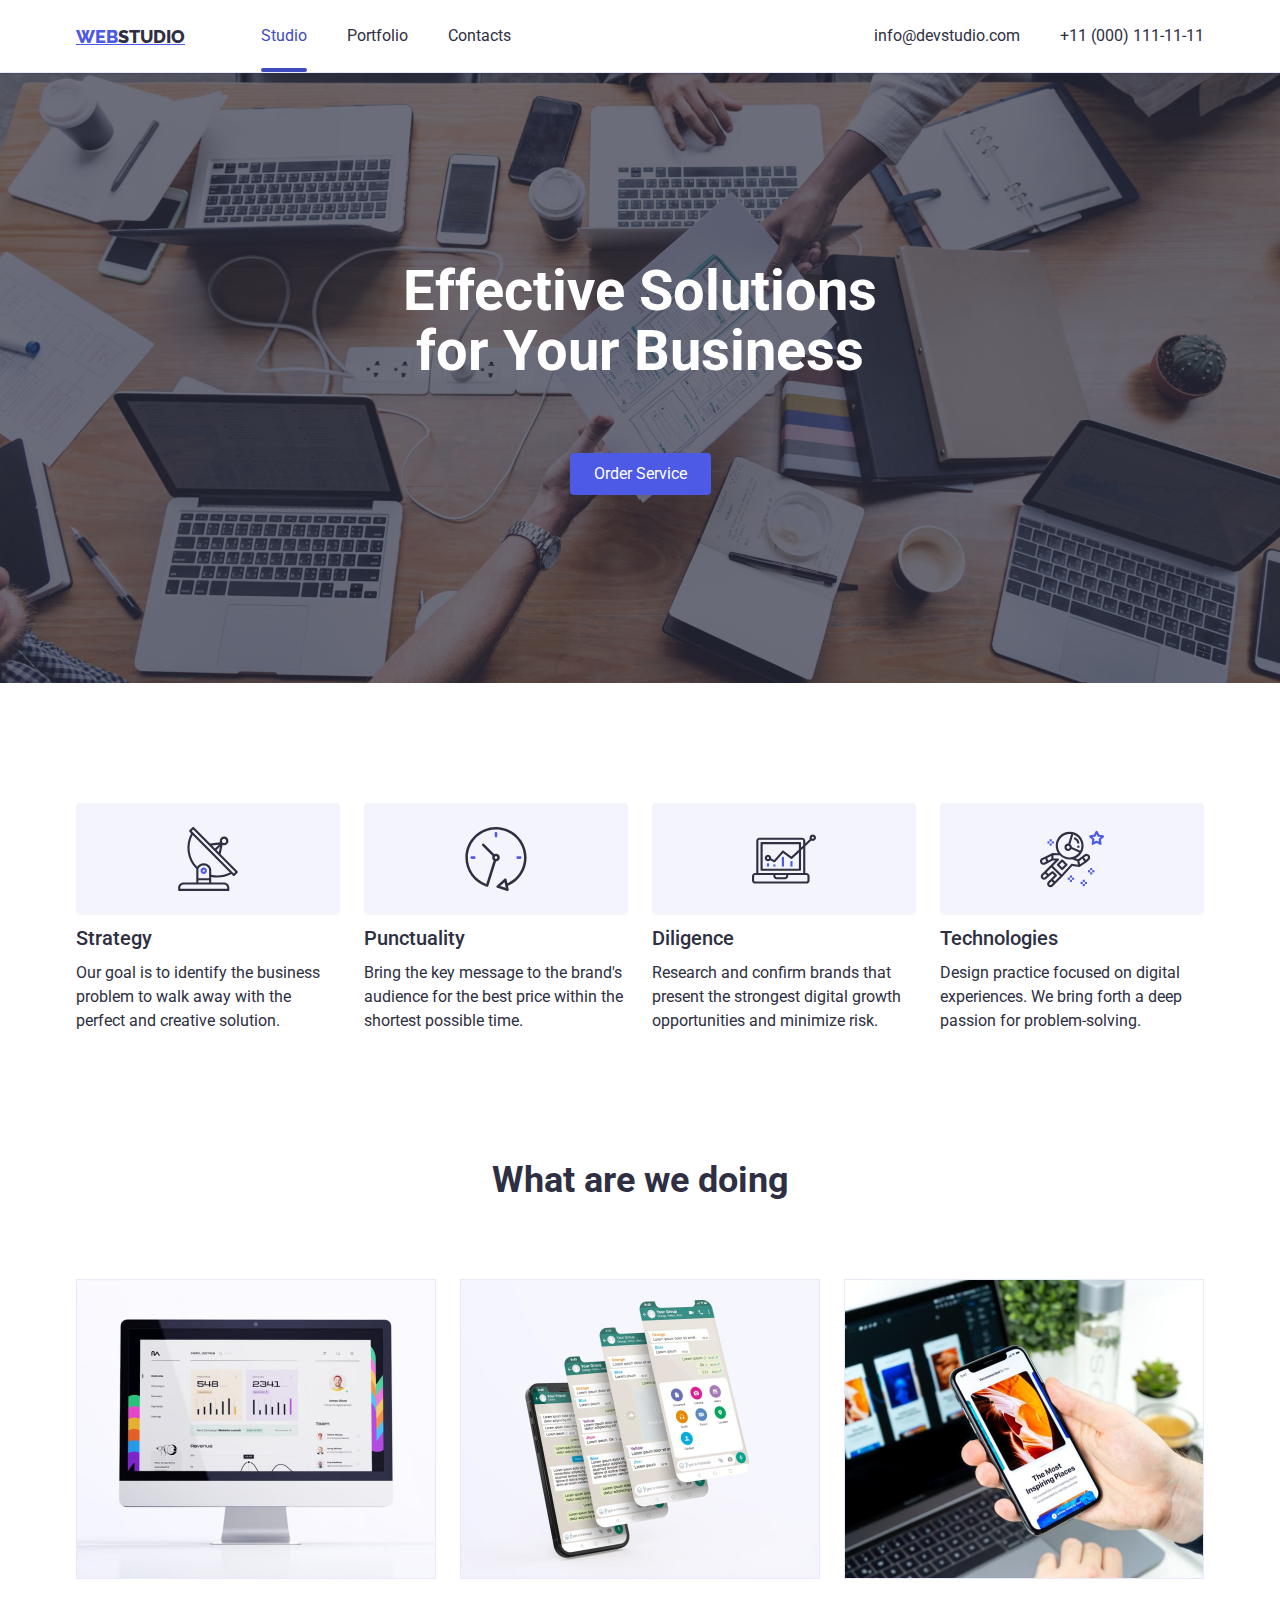
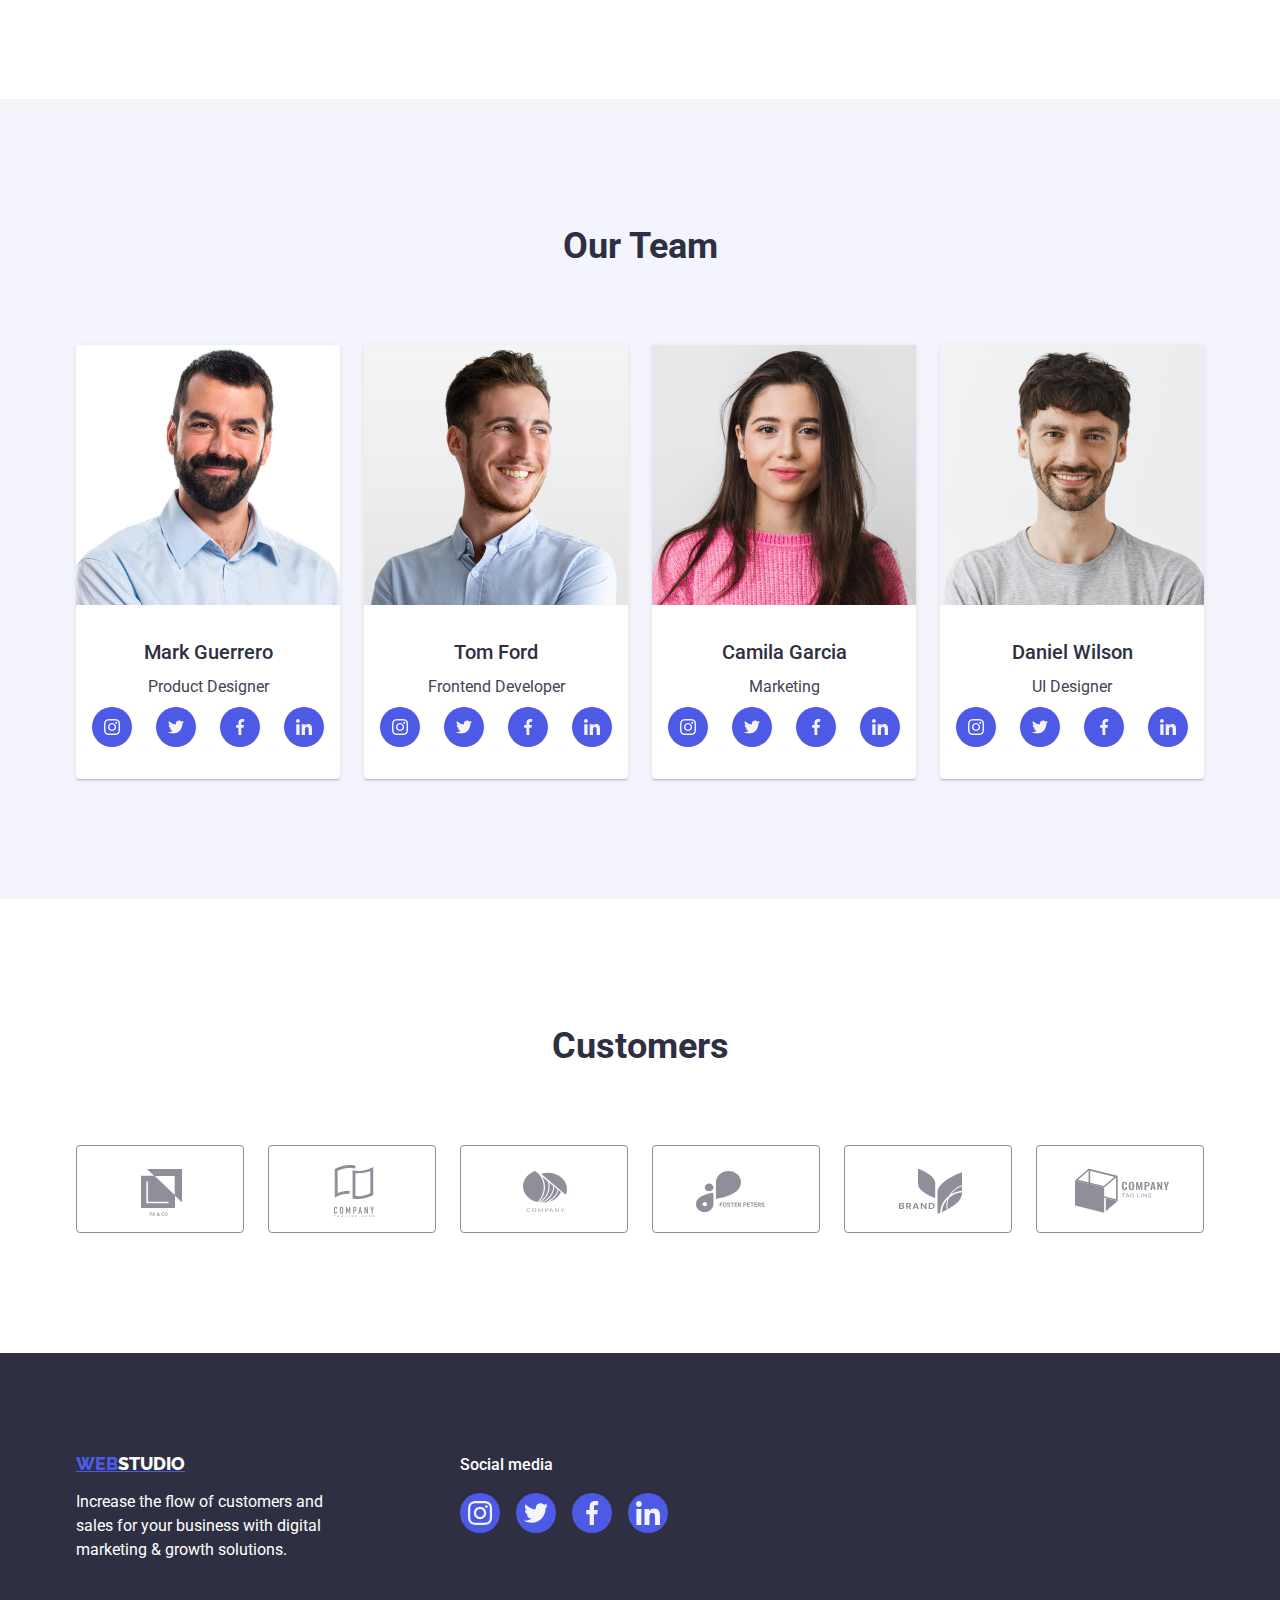
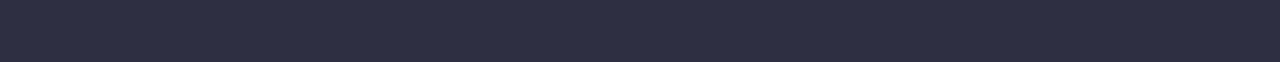
==== index.html @ 1fbf2329 "Implemented modal form" ====
<!doctype html>
<html lang="en">
  <head>
    <meta charset="UTF-8" />
    <title>Studio</title>
    <link
      href="https://cdn.jsdelivr.net/npm/modern-normalize@2.0.0/modern-normalize.min.css"
      rel="stylesheet"
    />
    <link
      href="https://fonts.googleapis.com/css2?family=Raleway:wght@800&family=Roboto:wght@400;500;700;900&display=swap"
      rel="stylesheet"
    />
    <link rel="stylesheet" href="css/styles.css" />
  </head>

  <body>
    <header class="header">
      <div class="container">
        <nav class="navigation">
          <a class="logo" href="./index.html"
            >WEB<span class="logo-part">STUDIO</span></a
          >
          <ul class="navigation-items">
            <li class="navigation-item current">
              <a class="link" href="./index.html">Studio</a>
            </li>
            <li class="navigation-item">
              <a class="link" href="./portfolio.html">Portfolio</a>
            </li>
            <li class="navigation-item">
              <a class="link" href="./index.html">Contacts</a>
            </li>
          </ul>
        </nav>

        <address class="contacts">
          <ul class="contacts-items">
            <li>
              <a class="link" href="mailto:info@devstudio.com"
                >info@devstudio.com</a
              >
            </li>
            <li>
              <a class="link" href="tel:+110001111111">+11 (000) 111-11-11</a>
            </li>
          </ul>
        </address>
      </div>
    </header>

    <main>
      <section class="section order-section">
        <img
          class="image"
          src="./images/order/main-image.jpg"
          alt="desktop-application"
        />
        <div class="container">
          <h1 class="general-title">Effective Solutions for Your Business</h1>
          <button class="button" type="button" data-modal-open>
            Order Service
          </button>
        </div>
      </section>

      <section class="section feature-section">
        <div class="container">
          <h2 class="section-title visually-hidden">Features</h2>
          <ul class="feature-section-items">
            <li class="feature-section-item">
              <div class="feature-section-logo">
                <svg class="feature-section-icon">
                  <use xlink:href="./images/icons.svg#antenna"></use>
                </svg>
              </div>
              <h3 class="card-title">Strategy</h3>
              <p>
                Our goal is to identify the business problem to walk away with
                the perfect and creative solution.
              </p>
            </li>
            <li class="feature-section-item">
              <div class="feature-section-logo">
                <svg class="feature-section-icon">
                  <use xlink:href="./images/icons.svg#clock"></use>
                </svg>
              </div>
              <h3 class="card-title">Punctuality</h3>
              <p>
                Bring the key message to the brand's audience for the best price
                within the shortest possible time.
              </p>
            </li>
            <li class="feature-section-item">
              <div class="feature-section-logo">
                <svg class="feature-section-icon">
                  <use xlink:href="./images/icons.svg#diagram"></use>
                </svg>
              </div>
              <h3 class="card-title">Diligence</h3>
              <p>
                Research and confirm brands that present the strongest digital
                growth opportunities and minimize risk.
              </p>
            </li>
            <li class="feature-section-item">
              <div class="feature-section-logo">
                <svg class="feature-section-icon">
                  <use xlink:href="./images/icons.svg#astronaut"></use>
                </svg>
              </div>
              <h3 class="card-title">Technologies</h3>
              <p>
                Design practice focused on digital experiences. We bring forth a
                deep passion for problem-solving.
              </p>
            </li>
          </ul>
        </div>
      </section>

      <section class="section skills-section">
        <div class="container">
          <h2 class="section-title">What are we doing</h2>
          <ul class="skills-section-items">
            <li class="skills-section-item">
              <img
                class="image"
                src="./images/what-we-doing/first-image.jpg"
                alt="desktop-application"
              />
            </li>
            <li class="skills-section-item">
              <img
                class="image"
                src="./images/what-we-doing/second-image.jpg"
                alt="mobile-application"
              />
            </li>
            <li class="skills-section-item">
              <img
                class="image"
                src="./images/what-we-doing/third-image.jpg"
                alt="adaptive-application"
              />
            </li>
          </ul>
        </div>
      </section>

      <section class="section team-section">
        <div class="container">
          <h2 class="section-title">Our Team</h2>
          <ul class="team-section-items">
            <li class="team-card">
              <img
                class="image"
                src="./images/our-team/first-image.jpg"
                alt="designer"
              />
              <div class="team-card-text">
                <h3 class="card-title">Mark Guerrero</h3>
                <p class="card-text">Product Designer</p>
                <ul class="team-card-social">
                  <li>
                    <a class="card-icon" href="#">
                      <svg class="icon">
                        <use xlink:href="./images/icons.svg#instagram16"></use>
                      </svg>
                    </a>
                  </li>
                  <li>
                    <a class="card-icon" href="#">
                      <svg class="icon">
                        <use xlink:href="./images/icons.svg#twitter16"></use>
                      </svg>
                    </a>
                  </li>
                  <li>
                    <a class="card-icon" href="#">
                      <svg class="icon">
                        <use xlink:href="./images/icons.svg#facebook16"></use>
                      </svg>
                    </a>
                  </li>
                  <li>
                    <a class="card-icon" href="#">
                      <svg class="icon">
                        <use xlink:href="./images/icons.svg#linkedin16"></use>
                      </svg>
                    </a>
                  </li>
                </ul>
              </div>
            </li>
            <li class="team-card">
              <img
                class="image"
                src="./images/our-team/second-image.jpg"
                alt="developer"
              />
              <div class="team-card-text">
                <h3 class="card-title">Tom Ford</h3>
                <p class="card-text">Frontend Developer</p>
                <ul class="team-card-social">
                  <li>
                    <a class="card-icon" href="#">
                      <svg class="icon">
                        <use xlink:href="./images/icons.svg#instagram16"></use>
                      </svg>
                    </a>
                  </li>
                  <li>
                    <a class="card-icon" href="#">
                      <svg class="icon">
                        <use xlink:href="./images/icons.svg#twitter16"></use>
                      </svg>
                    </a>
                  </li>
                  <li>
                    <a class="card-icon" href="#">
                      <svg class="icon">
                        <use xlink:href="./images/icons.svg#facebook16"></use>
                      </svg>
                    </a>
                  </li>
                  <li>
                    <a class="card-icon" href="#">
                      <svg class="icon">
                        <use xlink:href="./images/icons.svg#linkedin16"></use>
                      </svg>
                    </a>
                  </li>
                </ul>
              </div>
            </li>
            <li class="team-card">
              <img
                class="image"
                src="./images/our-team/third-image.jpg"
                alt="marketing"
              />
              <div class="team-card-text">
                <h3 class="card-title">Camila Garcia</h3>
                <p class="card-text">Marketing</p>
                <ul class="team-card-social">
                  <li>
                    <a class="card-icon" href="#">
                      <svg class="icon">
                        <use xlink:href="./images/icons.svg#instagram16"></use>
                      </svg>
                    </a>
                  </li>
                  <li>
                    <a class="card-icon" href="#">
                      <svg class="icon">
                        <use xlink:href="./images/icons.svg#twitter16"></use>
                      </svg>
                    </a>
                  </li>
                  <li>
                    <a class="card-icon" href="#">
                      <svg class="icon">
                        <use xlink:href="./images/icons.svg#facebook16"></use>
                      </svg>
                    </a>
                  </li>
                  <li>
                    <a class="card-icon" href="#">
                      <svg class="icon">
                        <use xlink:href="./images/icons.svg#linkedin16"></use>
                      </svg>
                    </a>
                  </li>
                </ul>
              </div>
            </li>
            <li class="team-card">
              <img
                class="image"
                src="./images/our-team/fourth-image.jpg"
                alt="ui-designer"
              />
              <div class="team-card-text">
                <h3 class="card-title">Daniel Wilson</h3>
                <p class="card-text">UI Designer</p>
                <ul class="team-card-social">
                  <li>
                    <a class="card-icon" href="#">
                      <svg class="icon">
                        <use xlink:href="./images/icons.svg#instagram16"></use>
                      </svg>
                    </a>
                  </li>
                  <li>
                    <a class="card-icon" href="#">
                      <svg class="icon">
                        <use xlink:href="./images/icons.svg#twitter16"></use>
                      </svg>
                    </a>
                  </li>
                  <li>
                    <a class="card-icon" href="#">
                      <svg class="icon">
                        <use xlink:href="./images/icons.svg#facebook16"></use>
                      </svg>
                    </a>
                  </li>
                  <li>
                    <a class="card-icon" href="#">
                      <svg class="icon">
                        <use xlink:href="./images/icons.svg#linkedin16"></use>
                      </svg>
                    </a>
                  </li>
                </ul>
              </div>
            </li>
          </ul>
        </div>
      </section>

      <section class="section customers-section">
        <div class="container">
          <h2 class="section-title">Customers</h2>
          <ul class="customers-section-items">
            <li class="customers-section-item">
              <a class="link" href="#">
                <svg class="icon">
                  <use
                    class="social-icon"
                    xlink:href="./images/icons.svg#yaco"
                  ></use>
                </svg>
              </a>
            </li>
            <li class="customers-section-item">
              <a class="link" href="#">
                <svg class="icon">
                  <use
                    class="social-icon"
                    xlink:href="./images/icons.svg#company-tagline"
                  ></use>
                </svg>
              </a>
            </li>
            <li class="customers-section-item">
              <a class="link" href="#">
                <svg class="icon">
                  <use
                    class="social-icon"
                    xlink:href="./images/icons.svg#company"
                  ></use>
                </svg>
              </a>
            </li>
            <li class="customers-section-item">
              <a class="link" href="#">
                <svg class="icon">
                  <use
                    class="social-icon"
                    xlink:href="./images/icons.svg#foster-peters"
                  ></use>
                </svg>
              </a>
            </li>
            <li class="customers-section-item">
              <a class="link" href="#">
                <svg class="icon">
                  <use
                    class="social-icon"
                    xlink:href="./images/icons.svg#brand"
                  ></use>
                </svg>
              </a>
            </li>
            <li class="customers-section-item">
              <a class="link" href="#">
                <svg class="icon">
                  <use
                    class="social-icon"
                    xlink:href="./images/icons.svg#tagline"
                  ></use>
                </svg>
              </a>
            </li>
          </ul>
        </div>
      </section>
    </main>

    <footer class="footer">
      <div class="container">
        <div>
          <a class="logo" href="./index.html"
            >WEB<span class="logo-part">STUDIO</span></a
          >
          <p class="footer-text">
            Increase the flow of customers and sales for your business with
            digital marketing & growth solutions.
          </p>
        </div>
        <div class="footer-social">
          <h2 class="footer-social-title">Social media</h2>
          <ul class="footer-social-links">
            <li>
              <a class="card-icon" href="#">
                <svg class="icon">
                  <use xlink:href="./images/icons.svg#instagram16"></use>
                </svg>
              </a>
            </li>
            <li>
              <a class="card-icon" href="#">
                <svg class="icon">
                  <use xlink:href="./images/icons.svg#twitter16"></use>
                </svg>
              </a>
            </li>
            <li>
              <a class="card-icon" href="#">
                <svg class="icon">
                  <use xlink:href="./images/icons.svg#facebook16"></use>
                </svg>
              </a>
            </li>
            <li>
              <a class="card-icon" href="#">
                <svg class="icon">
                  <use xlink:href="./images/icons.svg#linkedin16"></use>
                </svg>
              </a>
            </li>
          </ul>
        </div>
      </div>
    </footer>

    <div class="backdrop is-hidden" data-modal>
      <div class="modal">
        <button class="modal-close-button" type="button" data-modal-close>
          <svg class="icon">
            <use
              class="social-icon"
              xlink:href="./images/icons.svg#close"
            ></use>
          </svg>
        </button>
        <h3 class="form-title">
          Leave your contacts and we will call you back
        </h3>
        <form name="order-form" class="order-form">
          <label class="label">
            Name
            <div class="input-wrapper">
              <input type="text" name="name" class="input form-input" />
              <svg class="form-input-icon">
                <use xlink:href="./images/icons.svg#people"></use>
              </svg>
            </div>
          </label>
          <label class="label">
            Phone
            <div class="input-wrapper">
              <input type="tel" name="phone" class="input form-input" />
              <svg class="form-input-icon">
                <use xlink:href="./images/icons.svg#phone"></use>
              </svg>
            </div>
          </label>
          <label class="label">
            Email
            <div class="input-wrapper">
              <input type="email" name="email" class="input form-input" />
              <svg class="form-input-icon">
                <use xlink:href="./images/icons.svg#email"></use>
              </svg>
            </div>
          </label>
          <label class="label">
            Comment
            <textarea
              name="comment"
              rows="4"
              placeholder="Text input"
              class="input comment-input"
            ></textarea>
          </label>
          <label class="policy-label">
            I accept the terms and conditions of the
            <a href="#">Privacy Policy</a>
            <input type="checkbox" value="policy" class="policy-checkbox" />
            <span class="checkmark">
              <svg class="checkmark-icon">
                <use xlink:href="./images/icons.svg#checkmark"></use>
              </svg>
            </span>
          </label>
          <button type="submit" class="button form-button">Send</button>
        </form>
      </div>
    </div>

    <script src="./js/modal.js"></script>
  </body>
</html>
---- css/styles.css ----
:root {
  --container-width: 1158px;
  --primary-color: #4d5ae5;
  --primary-text-color: #2e2f42;
  --secondary-text-color: #ffffff;
  --card-text-color: #434455;
  --background-color: #ffffff;
  --button-none-active-color: #e7e9fc;
  --button-hover-color: #404bbf;
  --primary-sections-background-color: #2e2f42;
  --secondary-sections-background-color: #f4f4fd;
  --card-background-color: #2e2f4214;
  --card-border-color: #f4f4fd;
}

h1,
h2,
h3,
h4,
h5,
h6,
p {
  margin: 0;
  padding: 0;
}

body {
  position: relative;
  font-family: 'Roboto', sans-serif;
  color: var(--primary-text-color);
  background-color: var(--background-color);
  font-size: 16px;
  line-height: 1.5;
}

button {
  border: none;
  padding: 12px 24px;
  border-radius: 4px;
}

ul {
  list-style-type: none;
  margin: 0;
  padding: 0;
}

.container {
  max-width: var(--container-width);
  padding: 0 15px;
  margin: 0 auto;
}

.link {
  text-decoration: none;
  color: var(--primary-text-color);
  transition-property: color;
  transition-duration: 250ms;
  transition-timing-function: cubic-bezier(0.4, 0, 0.2, 1);
}

.link:hover,
.link:focus {
  color: var(--button-hover-color);
}

.visually-hidden {
  position: absolute;
  width: 1px;
  height: 1px;
  margin: -1px;
  border: 0;
  padding: 0;
  white-space: nowrap;
  clip-path: inset(100%);
  clip: rect(0 0 0 0);
  overflow: hidden;
}

.header {
  border-bottom: 1px solid #e7e9fc;
  box-shadow:
    0 1px 6px 0 rgba(46, 47, 66, 0.08),
    0 1px 1px 0 rgba(46, 47, 66, 0.16),
    0 2px 1px 0 rgba(46, 47, 66, 0.08);
}

.header .container {
  display: flex;
  justify-content: space-between;
  align-items: center;
}

.logo {
  display: inline-block;
  font-family: 'Raleway', sans-serif;
  font-size: 18px;
  font-weight: 800;
  line-height: 21px;
  color: var(--primary-color);
}

.logo-part {
  color: var(--primary-text-color);
}

.navigation {
  display: flex;
  align-items: center;
}

.navigation .logo {
  margin-right: 76px;
}

.navigation-items {
  display: flex;
  gap: 40px;
}

.navigation-item .link {
  display: block;
  position: relative;
  padding: 24px 0;
}

.navigation-item.current .link::after {
  content: '';
  position: absolute;
  bottom: 0;
  left: 0;
  width: 100%;
  height: 4px;
  background-color: #404bbf;
  border-radius: 2px;
}

.navigation-item.current .link {
  color: var(--button-hover-color);
}

.contacts {
  font-style: normal;
}

.contacts-items {
  display: flex;
  gap: 40px;
}

.contacts-items .link {
  display: block;
  padding: 24px 0;
}

.general-title {
  font-size: 56px;
  line-height: 60px;
  text-align: center;
  max-width: 496px;
  margin: 0 auto 72px;
}

.section-title {
  font-size: 36px;
  font-weight: 700;
  text-align: center;
  margin-bottom: 72px;
}

.card-title {
  font-size: 20px;
  font-weight: 500;
  margin-bottom: 8px;
}

.card-text {
  color: var(--card-text-color);
}

.image {
  display: block;
  max-width: 100%;
  height: auto;
  object-fit: cover;
}

.order-section {
  position: relative;
  text-align: center;
  padding: 188px 0;
  max-width: 1440px;
  margin: 0 auto;
  color: var(--secondary-text-color);
  background-color: rgba(46, 47, 66, 0.7);
}

.order-section .image {
  position: absolute;
  top: 0;
  left: 50%;
  transform: translateX(-50%);
  max-width: 1440px;
  height: 100%;
  z-index: -1;
}

.button {
  background-color: var(--primary-color);
  color: var(--secondary-text-color);
  transition-property: background-color;
  transition-duration: 250ms;
  transition-timing-function: cubic-bezier(0.4, 0, 0.2, 1);
}

.button:hover,
.button:focus {
  background-color: var(--button-hover-color);
}

.feature-section {
  padding: 120px 0;
}

.feature-section-items {
  display: flex;
  gap: 24px;
}

.feature-section-item {
  width: calc((100% - 72px) / 4);
}

.feature-section-logo {
  display: flex;
  justify-content: center;
  align-items: center;
  height: 112px;
  background-color: #f4f4fd;
  border-radius: 4px;
  margin-bottom: 8px;
}

.feature-section-icon {
  width: 64px;
  height: 64px;
}

.skills-section {
  padding: 0 0 120px;
}

.skills-section-items {
  display: flex;
  gap: 24px;
}

.skills-section-item {
  width: calc((100% - 48px) / 3);
}

.team-section {
  padding: 120px 0;
  background-color: var(--secondary-sections-background-color);
}

.team-section-items {
  display: flex;
  gap: 24px;
}

.team-card {
  width: calc((100% - 72px) / 4);
  background-color: var(--background-color);
  border-radius: 0 0 4px 4px;
  box-shadow:
    0 2px 1px 0 rgba(46, 47, 66, 0.08),
    0 1px 1px 0 rgba(46, 47, 66, 0.16),
    0 1px 6px 0 rgba(46, 47, 66, 0.08);
}

.team-card-text {
  padding: 32px 16px;
  text-align: center;
}

.team-card-social {
  display: flex;
  justify-content: space-between;
  margin-top: 8px;
}

.card-icon {
  display: flex;
  justify-content: center;
  align-items: center;
  width: 40px;
  height: 40px;
  border-radius: 50%;
  background-color: #4d5ae5;
  transition-property: background-color;
  transition-duration: 250ms;
  transition-timing-function: cubic-bezier(0.4, 0, 0.2, 1);
}

.card-icon:hover,
.card-icon:focus {
  background-color: #404bbf;
}

.card-icon .icon {
  width: 16px;
  height: 16px;
}

.filter-button {
  color: var(--primary-color);
  background-color: var(--button-none-active-color);
  transition-property: background-color;
  transition-duration: 250ms;
  transition-timing-function: cubic-bezier(0.4, 0, 0.2, 1);
}

.filter-button:hover,
.filter-button:focus {
  background-color: var(--button-hover-color);
  color: var(--secondary-text-color);
}

.portfolio-section {
  padding: 120px 0;
}

.portfolio-items {
  display: flex;
  flex-wrap: wrap;
  gap: 24px;
}

.portfolio-card {
  position: relative;
  width: calc((100% - 48px) / 3);
  transition-property: box-shadow;
  transition-duration: 250ms;
  transition-timing-function: cubic-bezier(0.4, 0, 0.2, 1);
}

.portfolio-card-image {
  position: relative;
  overflow: hidden;
}

.portfolio-card-image .overlay {
  position: absolute;
  top: 0;
  left: 0;
  padding: 40px 32px;
  width: 100%;
  height: 300px;
  background-color: #3f51b5;
  transform: translateY(100%);
  transition: transform 250ms ease-in-out;
}

.overlay-text {
  color: #f4f4fd;
}

.portfolio-card:hover .overlay,
.portfolio-card:focus .overlay {
  transform: translateY(0);
}

.portfolio-card:hover,
.portfolio-card:focus {
  box-shadow:
    0 2px 1px 0 rgba(46, 47, 66, 0.08),
    0 1px 1px 0 rgba(46, 47, 66, 0.16),
    0 1px 6px 0 rgba(46, 47, 66, 0.08);
}

.portfolio-card-text {
  padding: 32px 16px;
  border: 1px solid var(--card-border-color);
}

.filter-items {
  display: flex;
  justify-content: center;
  flex-wrap: wrap;
  gap: 24px;
  margin-bottom: 72px;
}

.customers-section {
  padding: 120px 0;
}

.customers-section-items {
  display: flex;
  flex-wrap: wrap;
  gap: 24px;
}

.customers-section-item .link {
  display: block;
  max-width: 168px;
  height: 88px;
  padding: 16px 32px;
  border: 1px solid #8e8f99;
  border-radius: 4px;
  transition-property: background-color;
  transition-duration: 250ms;
  transition-timing-function: cubic-bezier(0.4, 0, 0.2, 1);
}

.customers-section-item .link:hover,
.customers-section-item .link:focus {
  border-color: #404bbf;
}

.customers-section-item .icon {
  display: block;
  width: 104px;
  height: 56px;
  fill: #8e8f99;
  transition-property: fill;
  transition-duration: 250ms;
  transition-timing-function: cubic-bezier(0.4, 0, 0.2, 1);
}

.customers-section-item .link:hover .icon,
.customers-section-item .link:focus .icon {
  fill: #404bbf;
}

.footer {
  padding: 100px 0;
  background-color: var(--primary-sections-background-color);
  color: var(--background-color);
}

.footer .container {
  display: flex;
  gap: 120px;
}

.footer .logo {
  margin-bottom: 16px;
}

.footer .logo-part {
  color: var(--secondary-text-color);
}

.footer-text {
  max-width: 264px;
}

.footer-social-title {
  font-size: 16px;
  font-weight: 500;
  margin-bottom: 16px;
}

.footer-social-links {
  display: flex;
  gap: 16px;
}

.footer .card-icon .icon {
  width: 24px;
  height: 24px;
}

.backdrop {
  display: block;
  position: fixed;
  top: 0;
  left: 0;
  width: 100%;
  height: 100%;
  background: rgba(46, 47, 66, 0.4);
  animation: fadeIn 0.5s forwards;
}

.backdrop.is-hidden {
  display: none;
}

.modal {
  position: fixed;
  top: 50%;
  left: 50%;
  transform: translate(-50%, -50%);
  width: 100%;
  max-width: 408px;
  padding: 72px 24px 24px;
  background-color: var(--background-color);
  border-radius: 4px;
  animation: slideIn 0.5s forwards;
}

.order-form {
  display: flex;
  flex-direction: column;
  gap: 8px;
}

.form-title {
  margin-bottom: 16px;
  font-size: 16px;
  font-weight: 500;
  text-align: center;
}

.label {
  display: flex;
  flex-direction: column;
  gap: 4px;
  font-size: 12px;
  color: #8e8f99;
}

.input-wrapper {
  position: relative;
  height: 40px;
  width: 100%;
}

.input {
  padding: 8px 16px 8px 38px;
  border: 1px solid rgba(46, 47, 66, 0.7);
  border-radius: 4px;
  font-size: 12px;
  width: 100%;
  transition-property: outline-color;
  transition-duration: 250ms;
  transition-timing-function: cubic-bezier(0.4, 0, 0.2, 1);
}

.input:focus-visible {
  outline-color: #4d5ae5;
}

.input:focus-visible + .form-input-icon {
  fill: #404bbf;
}

.form-input {
  height: 100%;
}

.form-input-icon {
  position: absolute;
  top: 50%;
  left: 16px;
  transform: translateY(-50%);
  width: 18px;
  height: 24px;
  fill: #2e2f42;
  transition-property: fill;
  transition-duration: 250ms;
  transition-timing-function: cubic-bezier(0.4, 0, 0.2, 1);
}

.comment-input {
  resize: none;
  padding-left: 16px;
}

.policy-label {
  position: relative;
  display: flex;
  gap: 4px;
  font-size: 12px;
  color: #8e8f99;
  margin-bottom: 16px;
  padding-left: 25px;
}

.policy-checkbox {
  position: absolute;
  opacity: 0;
  cursor: pointer;
  height: 0;
  width: 0;
}

.checkmark {
  position: absolute;
  top: 0;
  left: 0;
  height: 16px;
  width: 16px;
  border: 1px solid rgba(46, 47, 66, 0.4);
  border-radius: 2px;
  transition-property: border-color;
  transition-duration: 250ms;
  transition-timing-function: cubic-bezier(0.4, 0, 0.2, 1);
}

.policy-label .policy-checkbox:checked ~ .checkmark {
  background-color: #4d5ae5;
  border: none;
}

.policy-label:hover .policy-checkbox ~ .checkmark,
.policy-label:focus .policy-checkbox ~ .checkmark {
  border-color: #4d5ae5;
}

.checkmark-icon {
  display: none;
}

.policy-label .policy-checkbox:checked ~ .checkmark .checkmark-icon {
  display: block;
  position: absolute;
  top: 50%;
  left: 50%;
  transform: translate(-50%, -50%);
  width: 10px;
  height: 8px;
}

.form-button {
  align-self: center;
  max-width: 168px;
  width: 100%;
  font-weight: 500;
  padding: 16px 32px;
}

.modal-close-button {
  position: absolute;
  top: 24px;
  right: 24px;
  display: flex;
  justify-content: center;
  align-items: center;
  padding: 0;
  width: 24px;
  height: 24px;
  border-radius: 50%;
  background: #e7e9fc;
  border: 1px solid rgba(0, 0, 0, 0.1);
  transition-property: background;
  transition-duration: 250ms;
  transition-timing-function: cubic-bezier(0.4, 0, 0.2, 1);
}

.modal-close-button .icon {
  width: 8px;
  height: 8px;
}

.modal-close-button:hover,
.modal-close-button:focus {
  background: #404bbf;
  cursor: pointer;
}

.modal-close-button:hover .icon,
.modal-close-button:focus .icon {
  fill: #ffffff;
}

@keyframes fadeIn {
  from {
    opacity: 0;
  }
  to {
    opacity: 1;
  }
}

@keyframes slideIn {
  from {
    transform: translate(-50%, -60%);
    opacity: 0;
  }
  to {
    transform: translate(-50%, -50%);
    opacity: 1;
  }
}
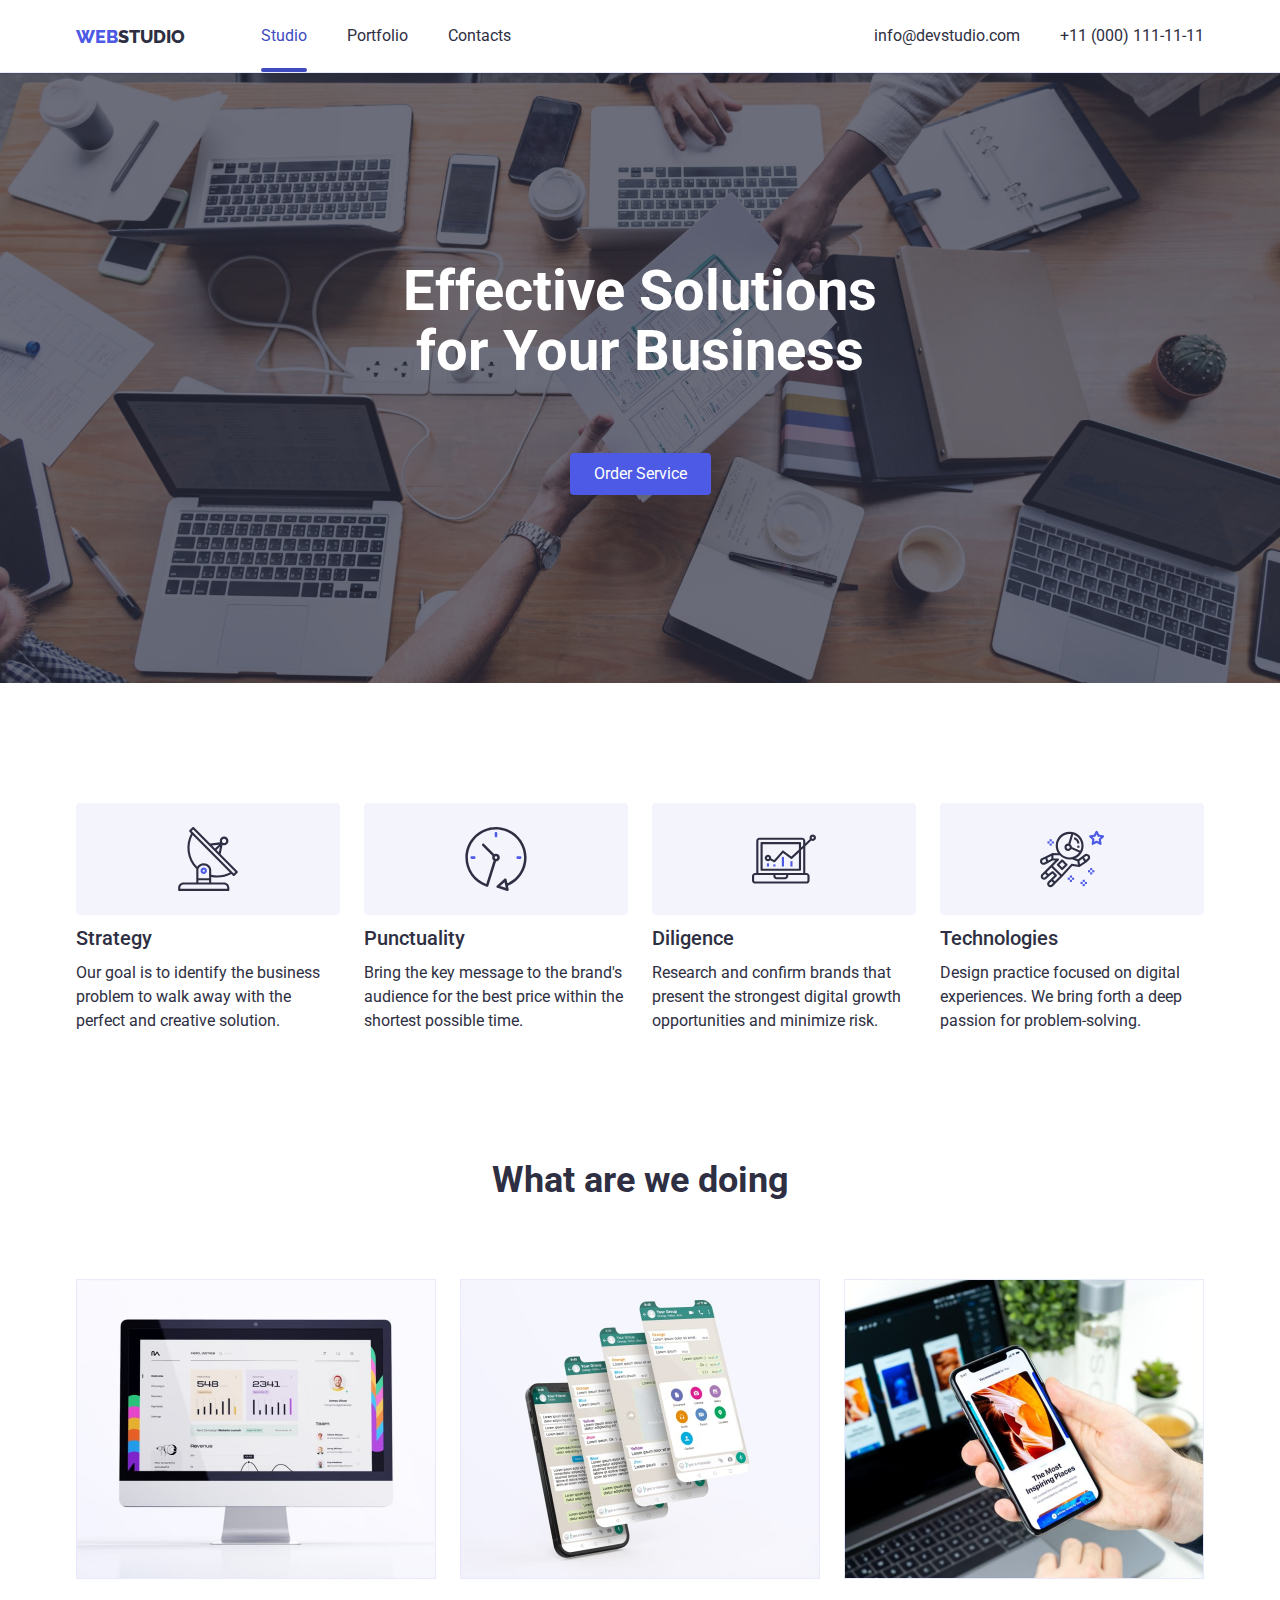
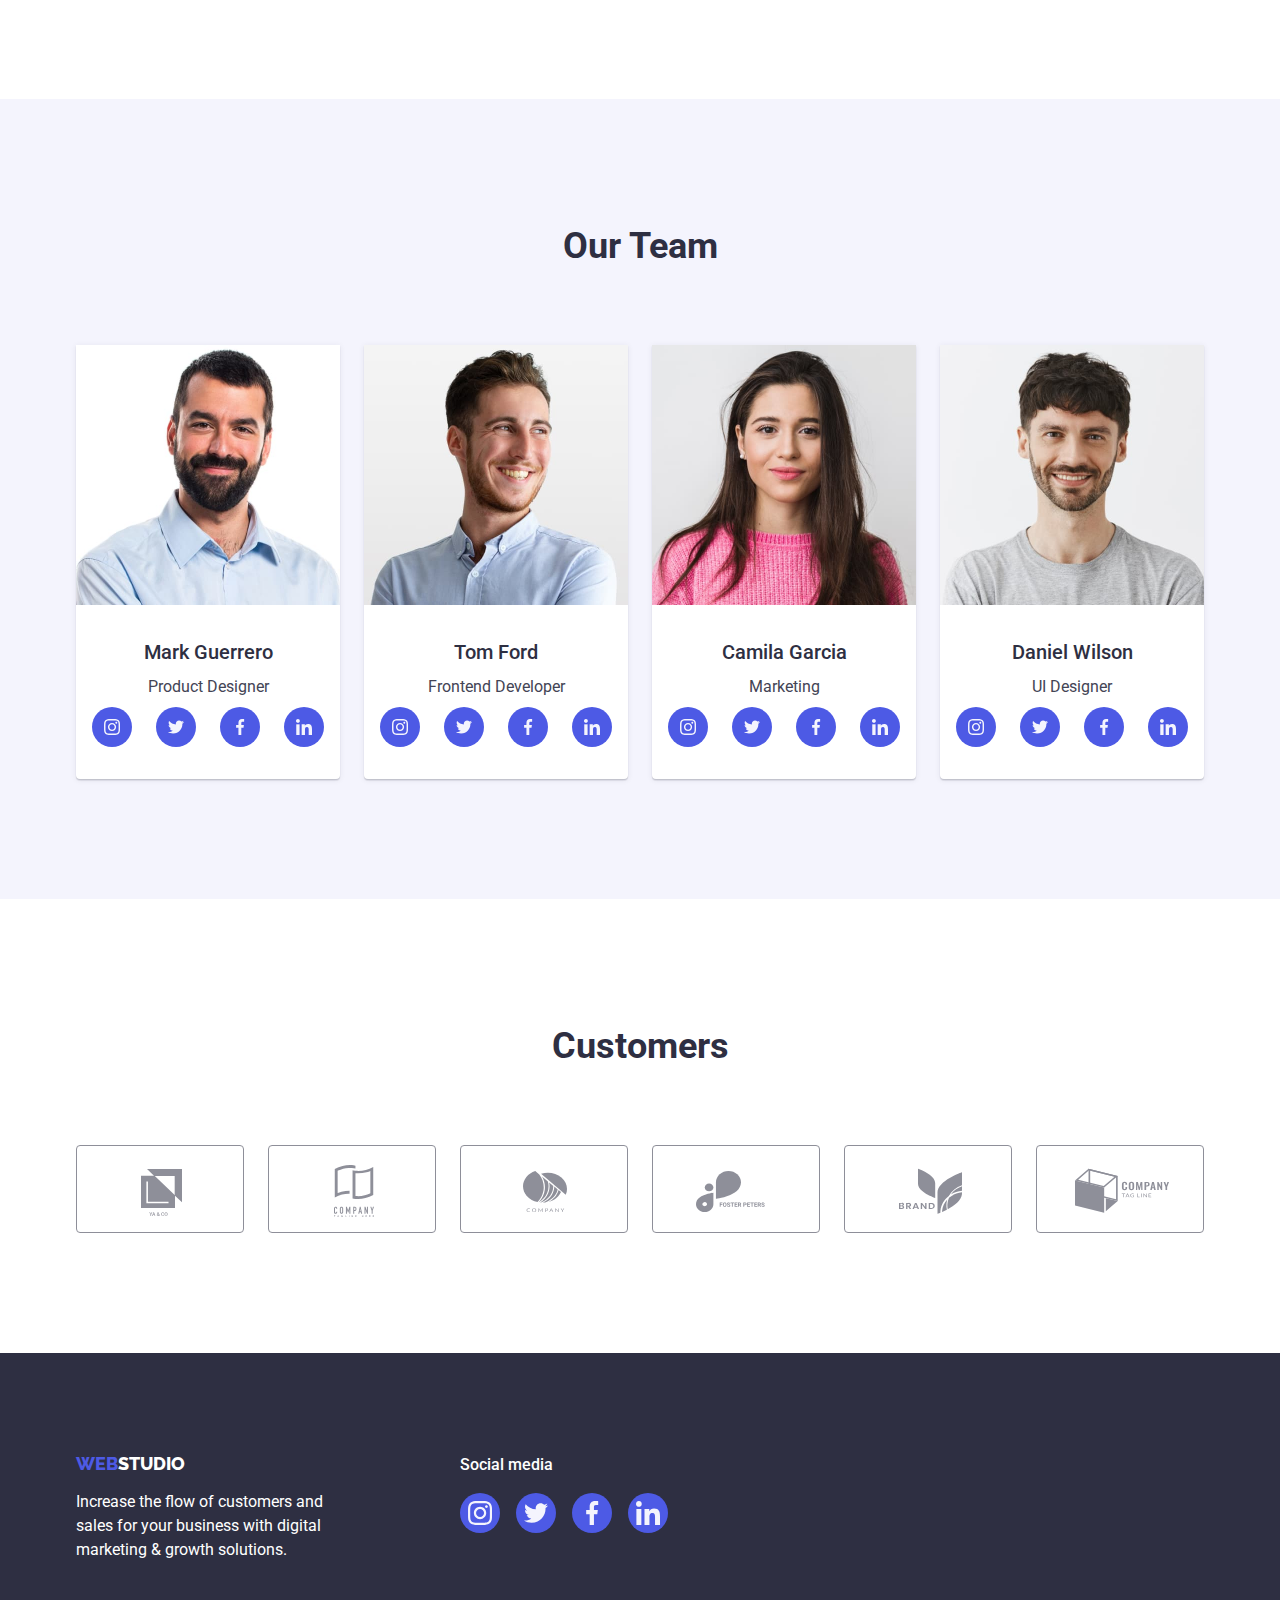
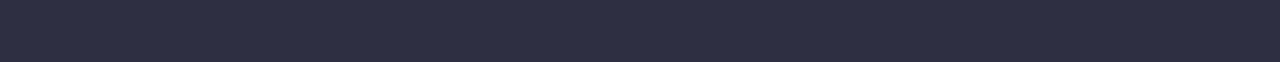
==== commit 3ca50c3c: "Implemented modal form" ====
--- a/index.html
+++ b/index.html
@@ -18,7 +18,7 @@
     <header class="header">
       <div class="container">
         <nav class="navigation">
-          <a class="logo" href="./index.html"
+          <a class="link logo" href="./index.html"
             >WEB<span class="logo-part">STUDIO</span></a
           >
           <ul class="navigation-items">
@@ -393,7 +393,7 @@
     <footer class="footer">
       <div class="container">
         <div>
-          <a class="logo" href="./index.html"
+          <a class="link logo" href="./index.html"
             >WEB<span class="logo-part">STUDIO</span></a
           >
           <p class="footer-text">
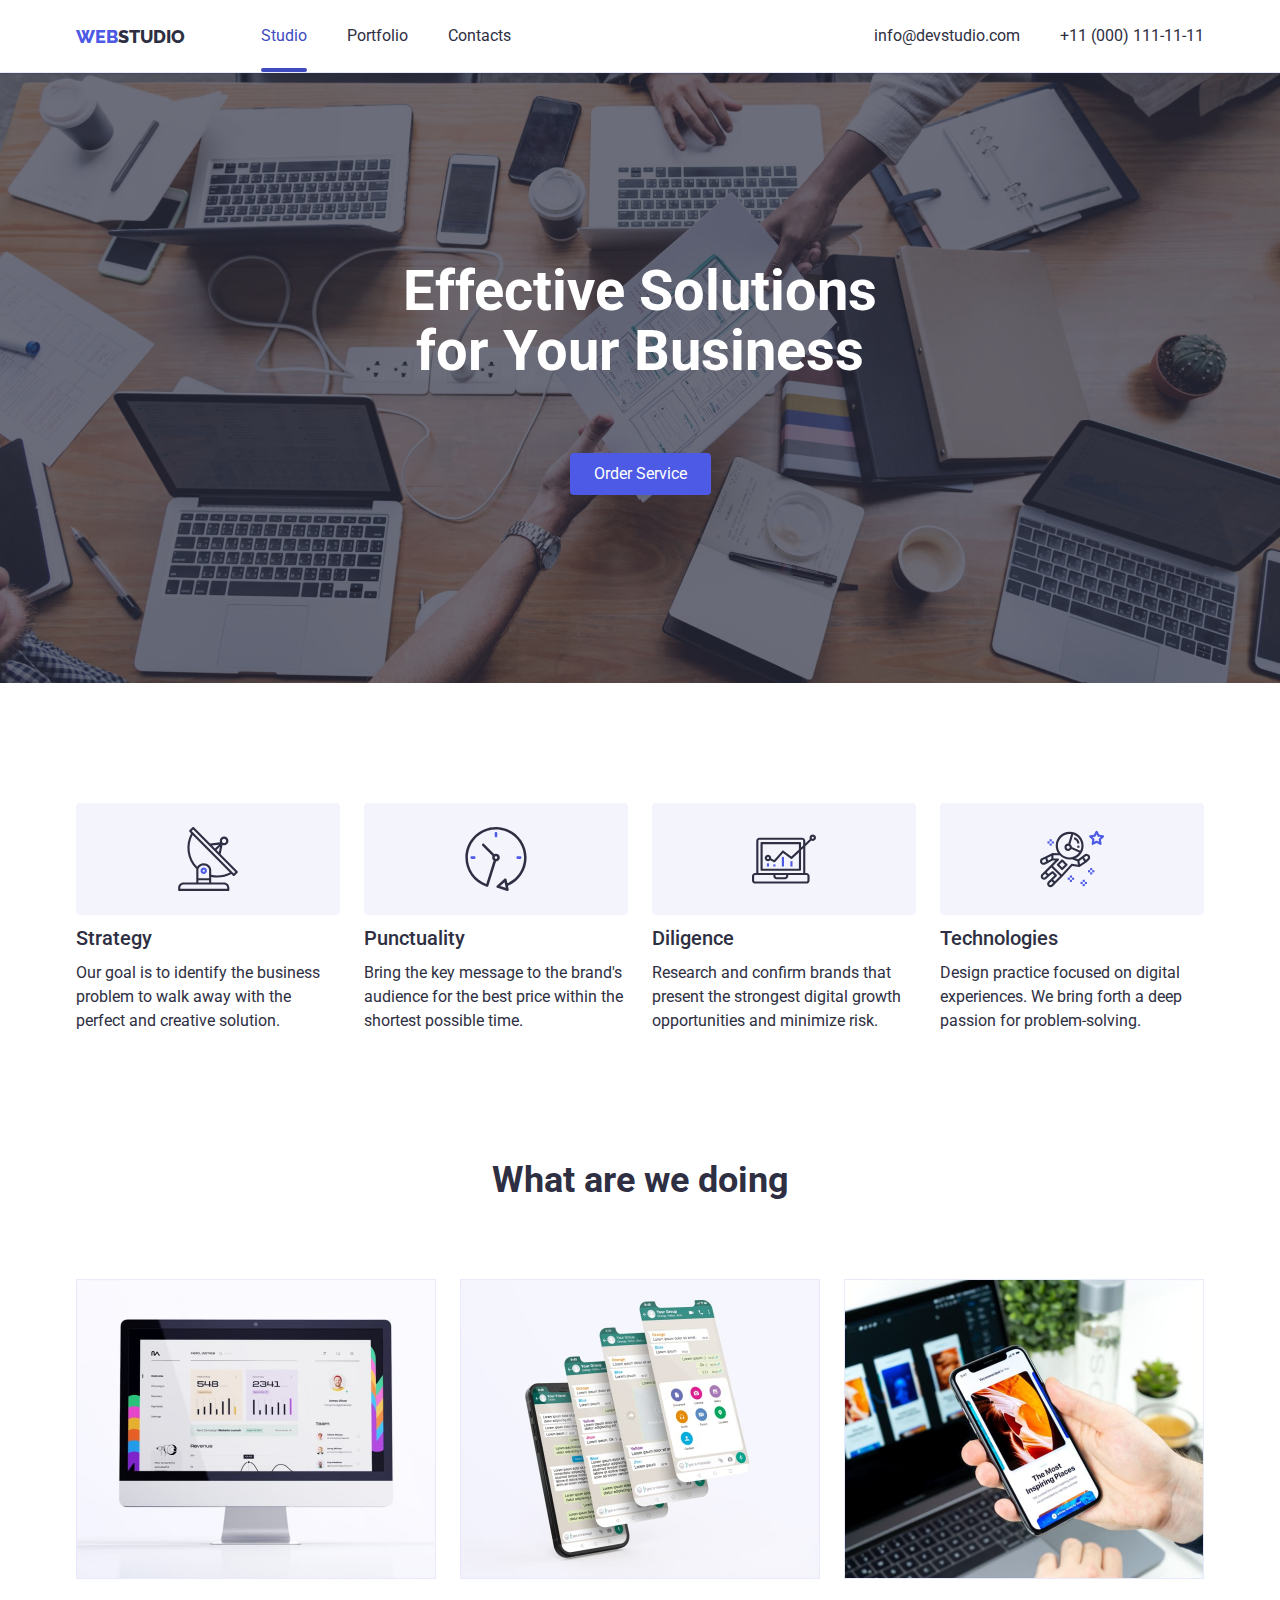
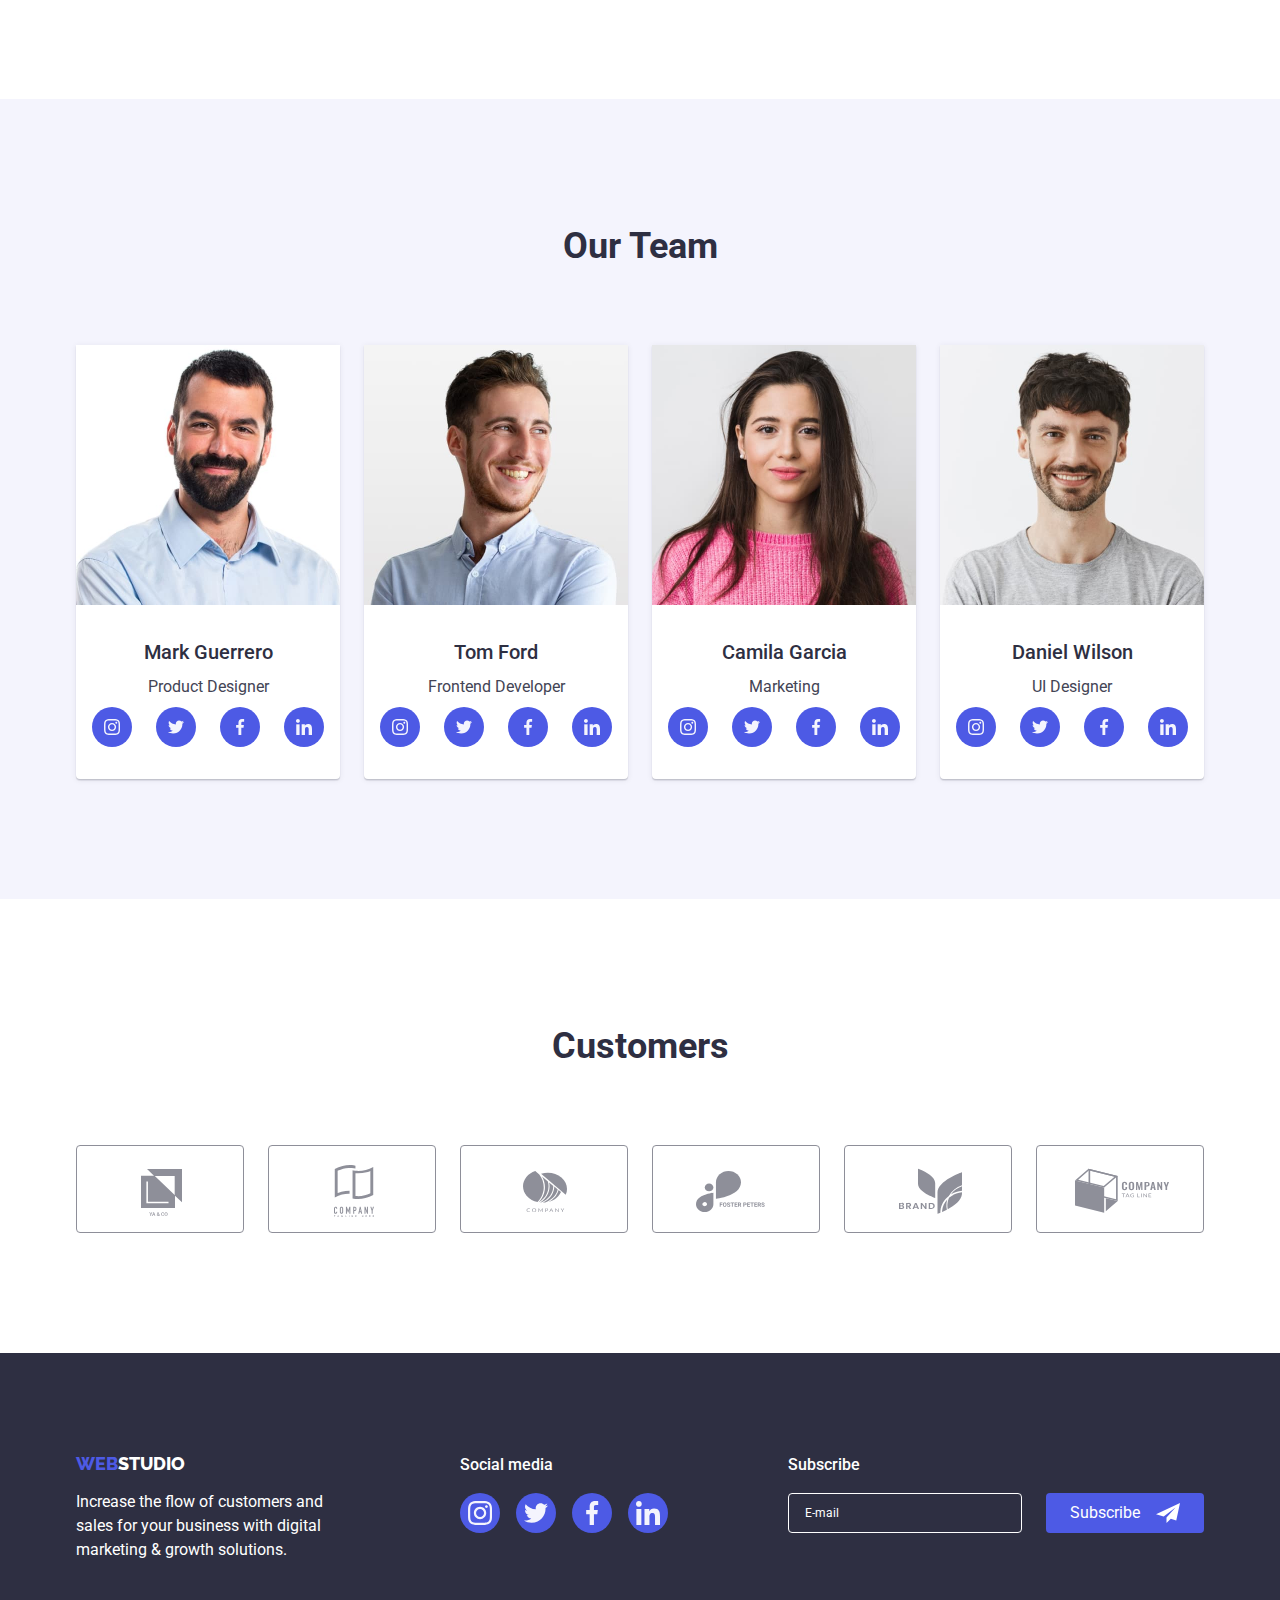
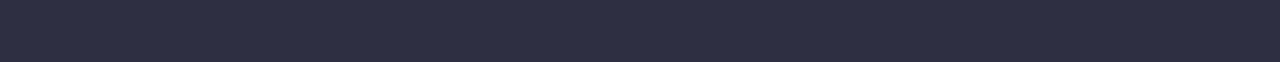
==== commit 3f8c1961: "Fix comments" ====
--- a/index.html
+++ b/index.html
@@ -433,6 +433,23 @@
               </a>
             </li>
           </ul>
+        </div>
+        <div class="footer-form">
+          <h2 class="footer-social-title">Subscribe</h2>
+          <form name="subscribe" class="subscribe-form">
+            <input
+              type="email"
+              name="email"
+              placeholder="E-mail"
+              class="input form-input"
+            />
+            <button type="submit" class="button subscribe-button">
+              Subscribe
+              <svg class="button-icon">
+                <use xlink:href="./images/icons.svg#send"></use>
+              </svg>
+            </button>
+          </form>
         </div>
       </div>
     </footer>
@@ -489,7 +506,7 @@
           </label>
           <label class="policy-label">
             I accept the terms and conditions of the
-            <a href="#">Privacy Policy</a>
+            <a href="#" class="policy-link">Privacy Policy</a>
             <input type="checkbox" value="policy" class="policy-checkbox" />
             <span class="checkmark">
               <svg class="checkmark-icon">
--- a/css/styles.css
+++ b/css/styles.css
@@ -37,6 +37,7 @@
   border: none;
   padding: 12px 24px;
   border-radius: 4px;
+  cursor: pointer;
 }
 
 ul {
@@ -454,7 +455,7 @@
 }
 
 .footer-text {
-  max-width: 264px;
+  min-width: 264px;
 }
 
 .footer-social-title {
@@ -469,6 +470,42 @@
 }
 
 .footer .card-icon .icon {
+  width: 24px;
+  height: 24px;
+}
+
+.footer-form {
+  width: 100%;
+}
+
+.subscribe-form {
+  display: flex;
+  gap: 24px;
+  align-items: center;
+  width: 100%;
+}
+
+.subscribe-form .form-input {
+  height: 40px;
+  background-color: var(--primary-sections-background-color);
+  color: var(--background-color);
+  padding-left: 16px;
+  border-color: var(--background-color);
+  width: 100%;
+}
+
+.subscribe-form .form-input::placeholder {
+  color: var(--background-color);
+}
+
+.subscribe-button {
+  display: flex;
+  align-items: center;
+  gap: 16px;
+  height: 40px;
+}
+
+.button-icon {
   width: 24px;
   height: 24px;
 }
@@ -534,16 +571,19 @@
   border-radius: 4px;
   font-size: 12px;
   width: 100%;
-  transition-property: outline-color;
-  transition-duration: 250ms;
-  transition-timing-function: cubic-bezier(0.4, 0, 0.2, 1);
-}
-
-.input:focus-visible {
-  outline-color: #4d5ae5;
-}
-
-.input:focus-visible + .form-input-icon {
+  outline: none;
+  transition-property: border-color;
+  transition-duration: 250ms;
+  transition-timing-function: cubic-bezier(0.4, 0, 0.2, 1);
+}
+
+.input:focus-visible,
+.input:hover {
+  border-color: #4d5ae5;
+}
+
+.input:focus-visible + .form-input-icon,
+.input:hover + .form-input-icon {
   fill: #404bbf;
 }
 
@@ -600,6 +640,10 @@
   transition-timing-function: cubic-bezier(0.4, 0, 0.2, 1);
 }
 
+.policy-checkbox:focus ~ .checkmark {
+  border-color: #4d5ae5;
+}
+
 .policy-label .policy-checkbox:checked ~ .checkmark {
   background-color: #4d5ae5;
   border: none;
@@ -608,6 +652,10 @@
 .policy-label:hover .policy-checkbox ~ .checkmark,
 .policy-label:focus .policy-checkbox ~ .checkmark {
   border-color: #4d5ae5;
+}
+
+.policy-link {
+  color: #4d5ae5;
 }
 
 .checkmark-icon {
